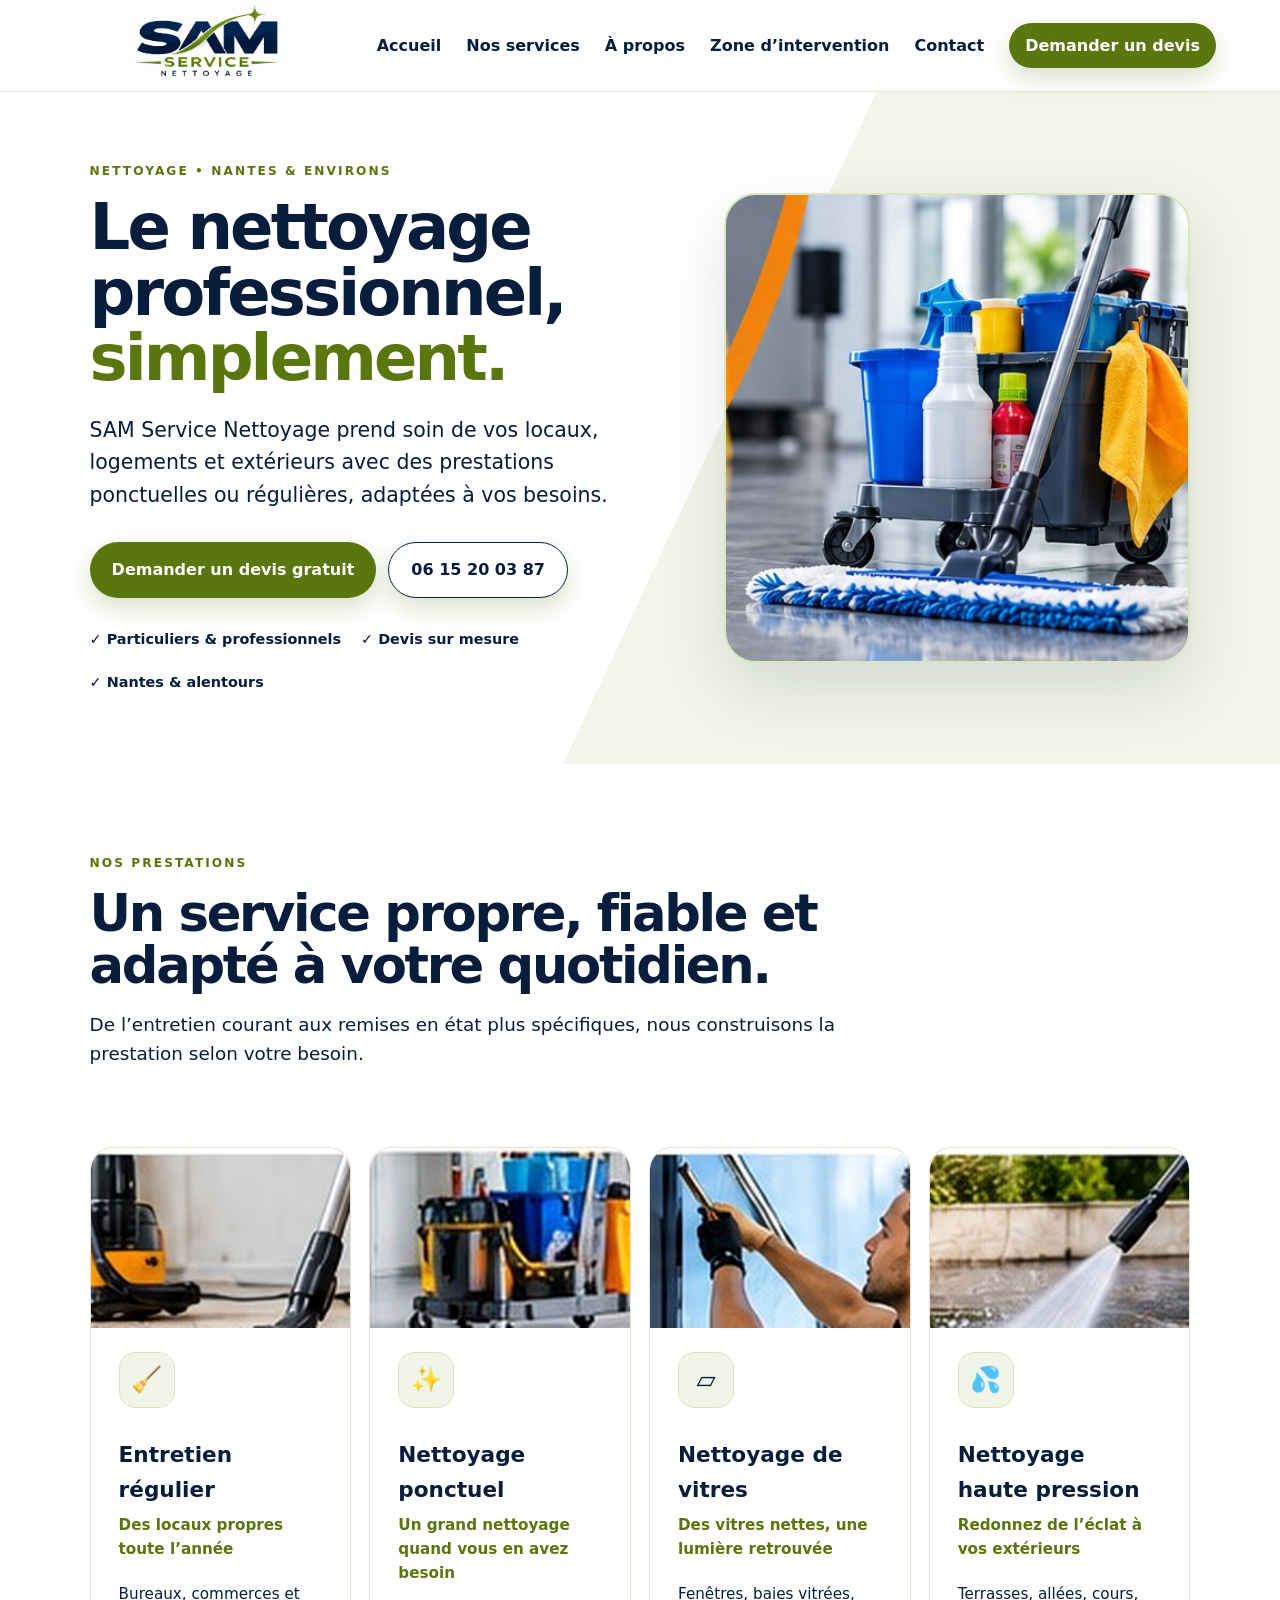
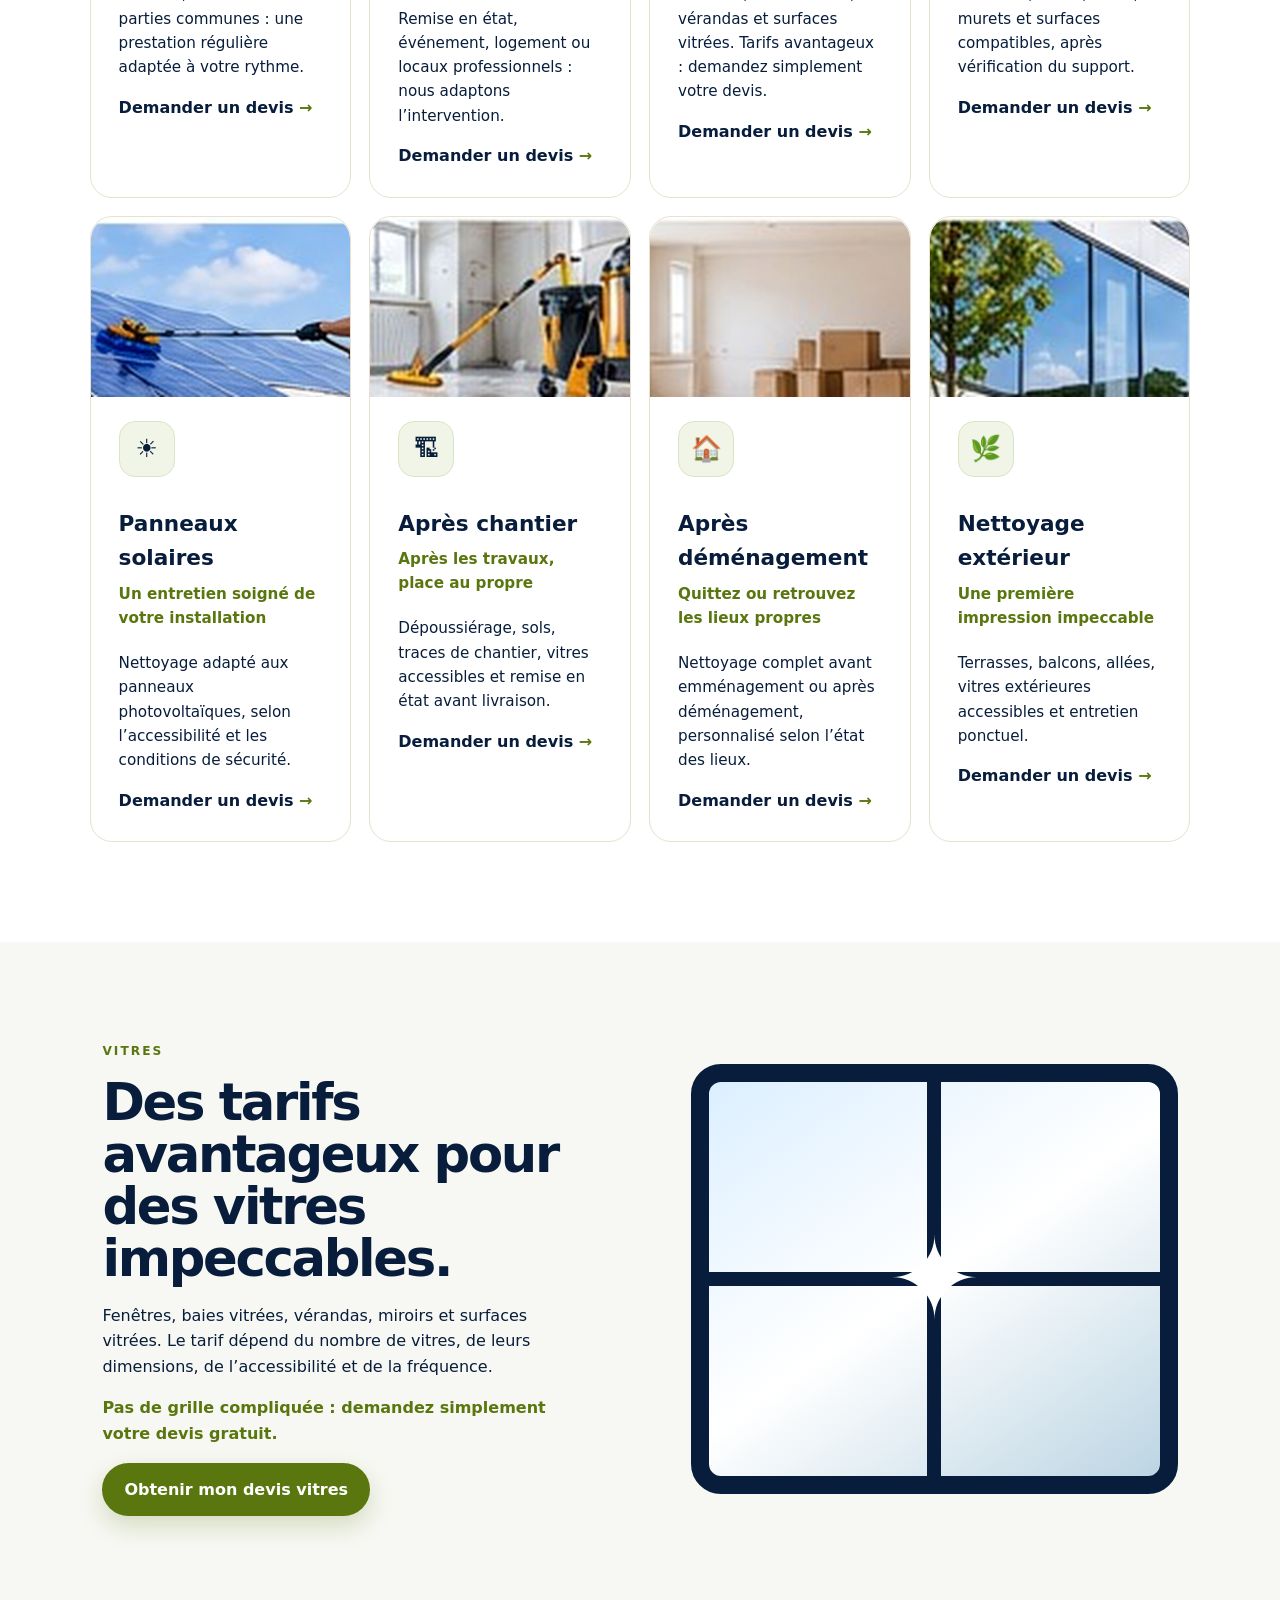
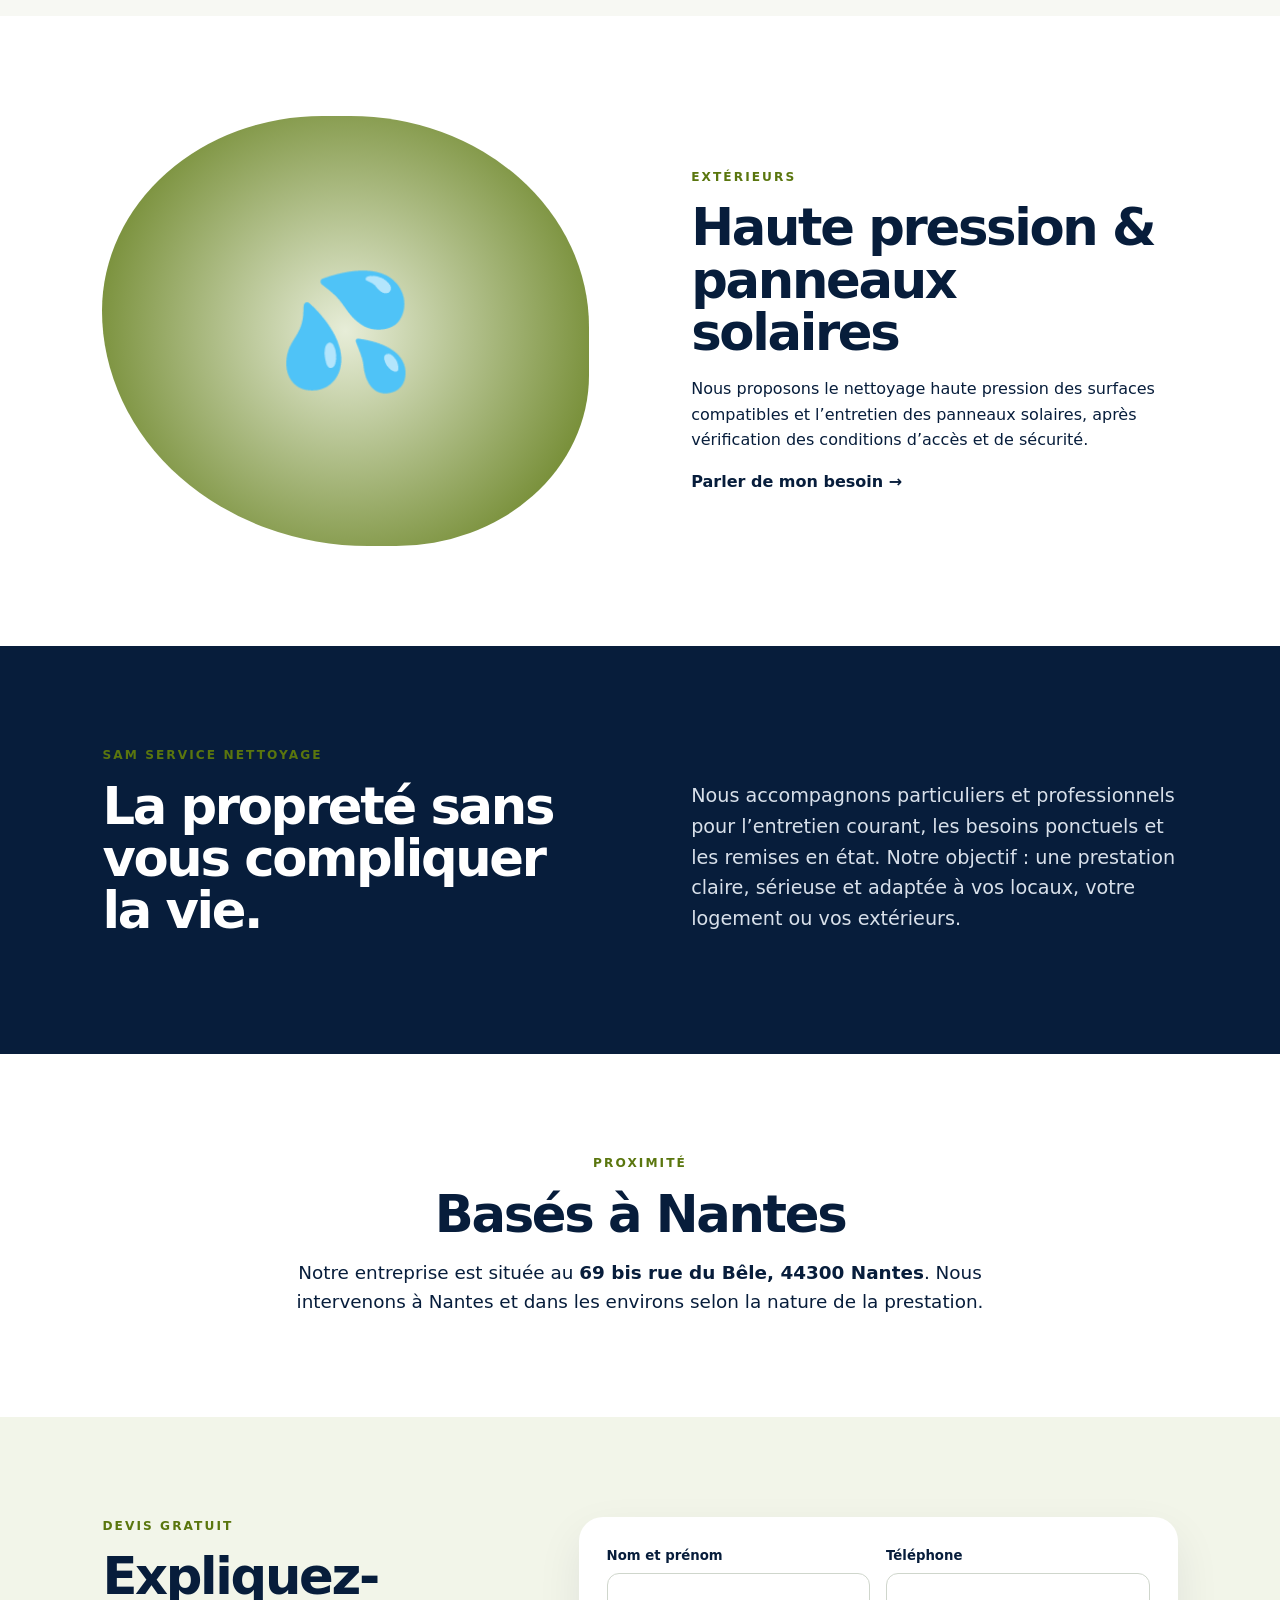
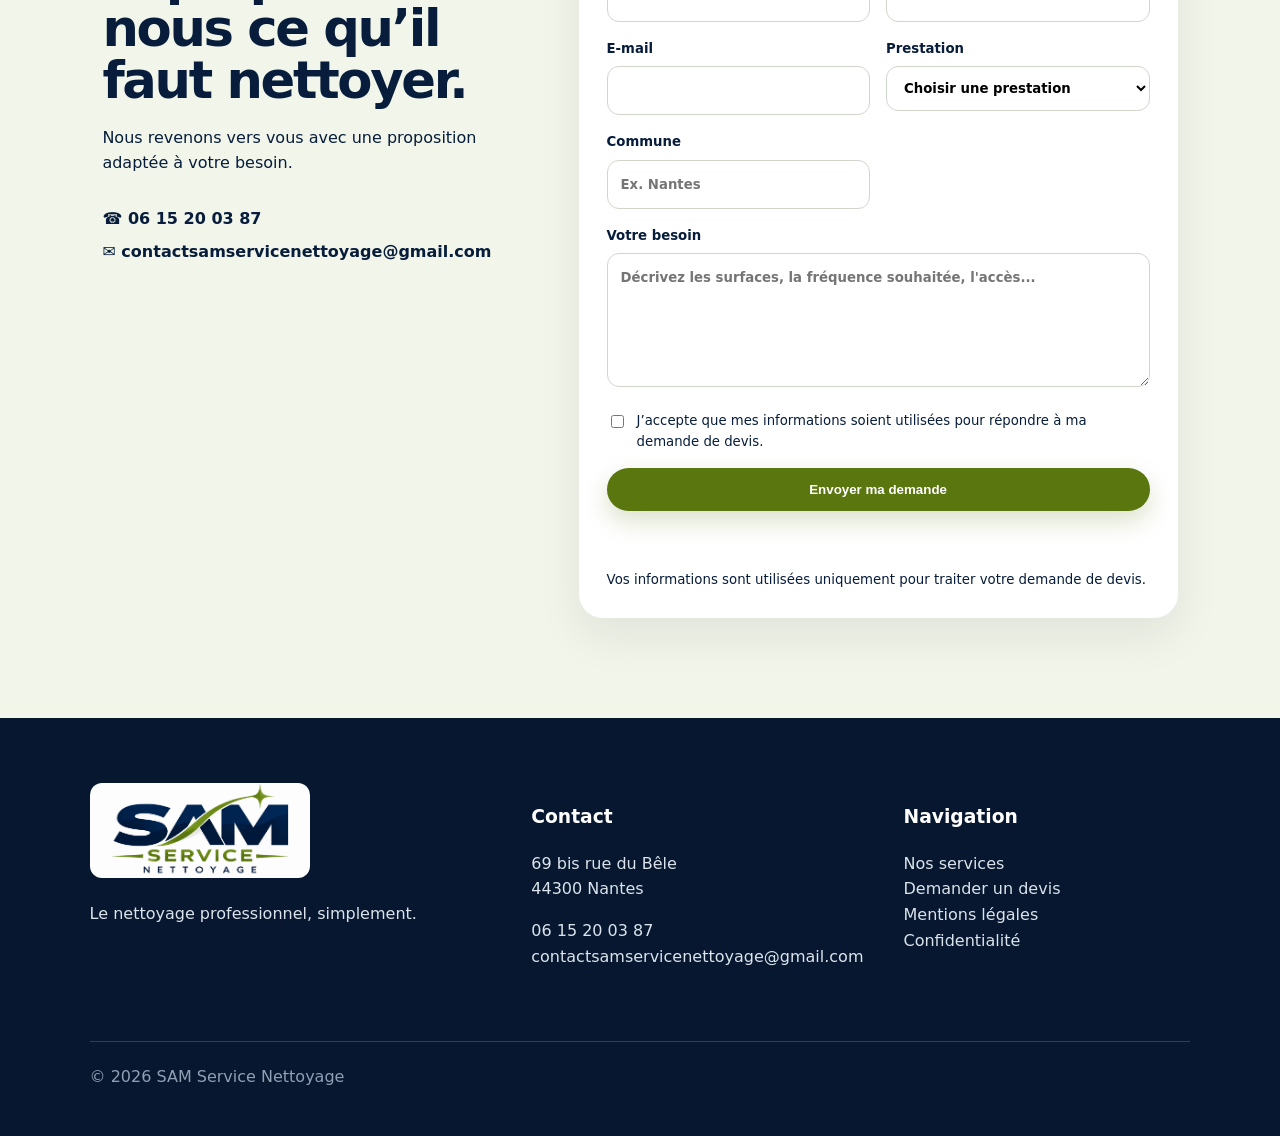
==== index.html @ c1b2ee05 "Mise en ligne initiale SAM Service Nettoyage" ====
<!doctype html>
<html lang="fr">
<head>
<meta charset="utf-8"><meta name="viewport" content="width=device-width,initial-scale=1">
<title>SAM Service Nettoyage | Nettoyage professionnel à Nantes</title>
<meta name="description" content="SAM Service Nettoyage à Nantes : entretien régulier, nettoyage ponctuel, vitres, haute pression, panneaux solaires, après chantier et déménagement. Devis gratuit.">
<link rel="stylesheet" href="styles.css">
</head>
<body>
<header class="site-header">
  <a class="brand" href="#accueil"><img src="assets/logo.png" alt="SAM Service Nettoyage"></a>
  <button class="menu-btn" aria-expanded="false" aria-controls="menu">☰<span>Menu</span></button>
  <nav id="menu">
    <a href="#accueil">Accueil</a><a href="#services">Nos services</a><a href="#apropos">À propos</a><a href="#zone">Zone d’intervention</a><a href="#contact">Contact</a>
    <a class="btn small" href="#devis">Demander un devis</a>
  </nav>
</header>

<main>
<section class="hero" id="accueil">
 <div class="hero-copy">
   <p class="eyebrow">NETTOYAGE • NANTES & ENVIRONS</p>
   <h1>Le nettoyage professionnel, <em>simplement.</em></h1>
   <p class="lead">SAM Service Nettoyage prend soin de vos locaux, logements et extérieurs avec des prestations ponctuelles ou régulières, adaptées à vos besoins.</p>
   <div class="actions"><a class="btn" href="#devis">Demander un devis gratuit</a><a class="btn ghost" href="tel:+33615200387">06 15 20 03 87</a></div>
   <div class="trust"><span>✓ Particuliers & professionnels</span><span>✓ Devis sur mesure</span><span>✓ Nantes & alentours</span></div>
 </div>
 <div class="hero-visual hero-equipment" role="img" aria-label="Matériel professionnel de nettoyage"></div>
</section>

<section class="intro">
 <p class="eyebrow">NOS PRESTATIONS</p><h2>Un service propre, fiable et adapté à votre quotidien.</h2>
 <p>De l’entretien courant aux remises en état plus spécifiques, nous construisons la prestation selon votre besoin.</p>
</section>

<section class="services" id="services"><article class="card" id="entretien">
<img class="service-photo" src="assets/menage-domicile.jpg" alt="Matériel de ménage pour l'entretien régulier" loading="lazy">
<div class="icon">🧹</div><h3>Entretien régulier</h3><h4>Des locaux propres toute l’année</h4><p>Bureaux, commerces et parties communes : une prestation régulière adaptée à votre rythme.</p>
<a class="text-link" href="#devis">Demander un devis <span>→</span></a></article>
<article class="card" id="ponctuel">
<img class="service-photo" src="assets/ponctuel.jpg" alt="Chariot et matériel pour nettoyage ponctuel" loading="lazy">
<div class="icon">✨</div><h3>Nettoyage ponctuel</h3><h4>Un grand nettoyage quand vous en avez besoin</h4><p>Remise en état, événement, logement ou locaux professionnels : nous adaptons l’intervention.</p>
<a class="text-link" href="#devis">Demander un devis <span>→</span></a></article>
<article class="card" id="vitres">
<img class="service-photo" src="assets/nettoyage-vitres.jpg" alt="Technicien réalisant le nettoyage de vitres" loading="lazy">
<div class="icon">▱</div><h3>Nettoyage de vitres</h3><h4>Des vitres nettes, une lumière retrouvée</h4><p>Fenêtres, baies vitrées, vérandas et surfaces vitrées. Tarifs avantageux : demandez simplement votre devis.</p>
<a class="text-link" href="#devis">Demander un devis <span>→</span></a></article>
<article class="card" id="pression">
<img class="service-photo" src="assets/haute-pression.jpg" alt="Nettoyage extérieur au jet haute pression" loading="lazy">
<div class="icon">💦</div><h3>Nettoyage haute pression</h3><h4>Redonnez de l’éclat à vos extérieurs</h4><p>Terrasses, allées, cours, murets et surfaces compatibles, après vérification du support.</p>
<a class="text-link" href="#devis">Demander un devis <span>→</span></a></article>
<article class="card" id="solaire">
<img class="service-photo" src="assets/panneaux-solaires.jpg" alt="Technicien nettoyant des panneaux solaires" loading="lazy">
<div class="icon">☀</div><h3>Panneaux solaires</h3><h4>Un entretien soigné de votre installation</h4><p>Nettoyage adapté aux panneaux photovoltaïques, selon l’accessibilité et les conditions de sécurité.</p>
<a class="text-link" href="#devis">Demander un devis <span>→</span></a></article>
<article class="card" id="chantier">
<img class="service-photo" src="assets/apres-chantier.jpg" alt="Matériel professionnel pour nettoyage après chantier" loading="lazy">
<div class="icon">🏗</div><h3>Après chantier</h3><h4>Après les travaux, place au propre</h4><p>Dépoussiérage, sols, traces de chantier, vitres accessibles et remise en état avant livraison.</p>
<a class="text-link" href="#devis">Demander un devis <span>→</span></a></article>
<article class="card" id="demenagement">
<img class="service-photo" src="assets/demenagement.jpg" alt="Logement prêt pour nettoyage après déménagement" loading="lazy">
<div class="icon">🏠</div><h3>Après déménagement</h3><h4>Quittez ou retrouvez les lieux propres</h4><p>Nettoyage complet avant emménagement ou après déménagement, personnalisé selon l’état des lieux.</p>
<a class="text-link" href="#devis">Demander un devis <span>→</span></a></article>
<article class="card" id="exterieur">
<img class="service-photo" src="assets/exterieur.jpg" alt="Entretien et nettoyage des surfaces extérieures" loading="lazy">
<div class="icon">🌿</div><h3>Nettoyage extérieur</h3><h4>Une première impression impeccable</h4><p>Terrasses, balcons, allées, vitres extérieures accessibles et entretien ponctuel.</p>
<a class="text-link" href="#devis">Demander un devis <span>→</span></a></article></section>

<section class="split feature">
 <div><p class="eyebrow">VITRES</p><h2>Des tarifs avantageux pour des vitres impeccables.</h2>
 <p>Fenêtres, baies vitrées, vérandas, miroirs et surfaces vitrées. Le tarif dépend du nombre de vitres, de leurs dimensions, de l’accessibilité et de la fréquence.</p>
 <p class="highlight">Pas de grille compliquée : demandez simplement votre devis gratuit.</p>
 <a class="btn" href="#devis">Obtenir mon devis vitres</a></div>
 <div class="illustration window"><span>✦</span></div>
</section>

<section class="split reverse">
 <div class="illustration pressure"><span>💦</span></div>
 <div><p class="eyebrow">EXTÉRIEURS</p><h2>Haute pression & panneaux solaires</h2>
 <p>Nous proposons le nettoyage haute pression des surfaces compatibles et l’entretien des panneaux solaires, après vérification des conditions d’accès et de sécurité.</p>
 <a class="text-link" href="#devis">Parler de mon besoin →</a></div>
</section>

<section class="about" id="apropos">
 <div><p class="eyebrow">SAM SERVICE NETTOYAGE</p><h2>La propreté sans vous compliquer la vie.</h2></div>
 <p>Nous accompagnons particuliers et professionnels pour l’entretien courant, les besoins ponctuels et les remises en état. Notre objectif : une prestation claire, sérieuse et adaptée à vos locaux, votre logement ou vos extérieurs.</p>
</section>

<section class="zone" id="zone">
 <p class="eyebrow">PROXIMITÉ</p><h2>Basés à Nantes</h2>
 <p>Notre entreprise est située au <strong>69 bis rue du Bêle, 44300 Nantes</strong>. Nous intervenons à Nantes et dans les environs selon la nature de la prestation.</p>
</section>

<section class="quote" id="devis">
 <div><p class="eyebrow">DEVIS GRATUIT</p><h2>Expliquez-nous ce qu’il faut nettoyer.</h2>
 <p>Nous revenons vers vous avec une proposition adaptée à votre besoin.</p>
 <div class="contact-lines"><a href="tel:+33615200387">☎ 06 15 20 03 87</a><a href="mailto:contactsamservicenettoyage@gmail.com">✉ contactsamservicenettoyage@gmail.com</a></div></div>
 <form id="devis-form">
   <label>Nom et prénom<input name="nom" autocomplete="name" maxlength="100" required></label>
   <label>Téléphone<input name="telephone" type="tel" autocomplete="tel" maxlength="30" required></label>
   <label>E-mail<input name="email" type="email" autocomplete="email" maxlength="254" required></label>
   <label>Prestation<select name="service" required><option value="">Choisir une prestation</option><option value="Entretien régulier">Entretien régulier</option>
<option value="Nettoyage ponctuel">Nettoyage ponctuel</option>
<option value="Nettoyage de vitres">Nettoyage de vitres</option>
<option value="Nettoyage haute pression">Nettoyage haute pression</option>
<option value="Panneaux solaires">Panneaux solaires</option>
<option value="Après chantier">Après chantier</option>
<option value="Après déménagement">Après déménagement</option>
<option value="Nettoyage extérieur">Nettoyage extérieur</option></select></label>
   <label>Commune<input name="commune" maxlength="100" placeholder="Ex. Nantes"></label>
   <label class="wide">Votre besoin<textarea name="message" maxlength="2800" rows="5" placeholder="Décrivez les surfaces, la fréquence souhaitée, l'accès..."></textarea></label>
   <label class="consent wide"><input name="consentement" type="checkbox" required> J’accepte que mes informations soient utilisées pour répondre à ma demande de devis.</label>
   <button class="btn wide" id="devis-submit" type="submit">Envoyer ma demande</button>
   <p class="form-status wide" id="form-status" role="status" aria-live="polite"></p>
   <small class="wide">Vos informations sont utilisées uniquement pour traiter votre demande de devis.</small>
 </form>
</section>
</main>

<footer id="contact">
 <div class="footer-brand"><img src="assets/logo.png" alt=""><p>Le nettoyage professionnel, simplement.</p></div>
 <div><h3>Contact</h3><p>69 bis rue du Bêle<br>44300 Nantes</p><p><a href="tel:+33615200387">06 15 20 03 87</a><br><a href="mailto:contactsamservicenettoyage@gmail.com">contactsamservicenettoyage@gmail.com</a></p></div>
 <div><h3>Navigation</h3><p><a href="#services">Nos services</a><br><a href="#devis">Demander un devis</a><br><a href="mentions-legales.html">Mentions légales</a><br><a href="confidentialite.html">Confidentialité</a></p></div>
 <p class="copyright">© <span id="year"></span> SAM Service Nettoyage</p>
</footer>
<script src="script.js"></script>
</body></html>
---- styles.css ----
:root{--navy:#071d3b;--navy2:#0d2b52;--gold:#F39A17;--gold2:#FFAD32;--sand:var(--gold);--sand2:var(--gold2);--paper:#fbfaf6;--ink:#071d3b;--muted:#263b57;--line:#e8e1d0}
*{box-sizing:border-box}html{scroll-behavior:smooth}body{margin:0;font-family:Inter,ui-sans-serif,system-ui,-apple-system,Segoe UI,Arial,sans-serif;color:var(--ink);background:#fff;line-height:1.6}a{color:inherit;text-decoration:none}img{max-width:100%}
.site-header{height:92px;padding:12px clamp(20px,5vw,76px);display:flex;align-items:center;justify-content:space-between;position:sticky;top:0;background:rgba(255,255,255,.94);backdrop-filter:blur(14px);z-index:20;border-bottom:1px solid var(--line)}
.brand img{width:225px;height:68px;object-fit:contain}.site-header nav{display:flex;gap:25px;align-items:center;font-weight:650}.site-header nav>a:not(.btn):hover{color:var(--sand)}
.menu-btn{display:none;border:1px solid var(--line);background:white;border-radius:12px;padding:9px 12px;font-size:22px}.menu-btn span{font-size:0}
.btn{display:inline-flex;justify-content:center;align-items:center;background:var(--sand);color:white!important;border:0;border-radius:999px;padding:14px 22px;font-weight:800;box-shadow:0 10px 24px rgba(102,122,47,.2);cursor:pointer}.btn:hover{background:var(--sand2)}.btn.small{padding:10px 16px}.btn.ghost{background:transparent;color:var(--navy)!important;border:1.5px solid var(--navy);box-shadow:none}
.hero{min-height:670px;display:grid;grid-template-columns:1.1fr .9fr;align-items:center;gap:5vw;padding:70px clamp(24px,7vw,110px);overflow:hidden;background:linear-gradient(115deg,#fff 55%,#f1f4ed 55%)}
.eyebrow{letter-spacing:.17em;font-size:.76rem;font-weight:900;color:var(--sand);margin:0 0 14px}.hero h1,.intro h2,.split h2,.about h2,.zone h2,.quote h2{font-size:clamp(2.2rem,5vw,4.8rem);line-height:1.02;letter-spacing:-.045em;color:var(--navy);margin:.1em 0 .35em}.hero h1 em{font-style:normal;color:var(--sand)}.lead{font-size:clamp(1.05rem,1.6vw,1.35rem);max-width:720px;color:var(--muted)}.actions{display:flex;gap:12px;flex-wrap:wrap;margin:30px 0}.trust{display:flex;gap:20px;flex-wrap:wrap;font-size:.9rem;font-weight:700;color:var(--navy)}
.hero-visual{height:470px;border-radius:44% 56% 45% 55%/55% 42% 58% 45%;background:radial-gradient(circle at 50% 45%,#fff 0 16%,#dfe8d4 17% 45%,#a8b77d 46% 65%,var(--navy) 66%);display:grid;place-items:center;position:relative;transform:rotate(-4deg);box-shadow:0 35px 70px rgba(7,29,59,.18)}.clean-card{transform:rotate(4deg);background:white;padding:34px 46px;border-radius:24px;box-shadow:0 25px 50px rgba(7,29,59,.2);text-align:center}.clean-card span{display:block;font-size:4.6rem;font-weight:1000;line-height:.9;color:var(--navy)}.clean-card b{display:block;color:var(--sand);letter-spacing:.22em}.clean-card small{letter-spacing:.42em;color:var(--navy)}.shine{position:absolute;right:15%;top:10%;font-size:4rem;color:white}
.intro{padding:90px 7vw 35px;max-width:1000px}.intro h2{font-size:clamp(2rem,4vw,3.7rem)}.intro>p:last-child{font-size:1.15rem;color:var(--muted);max-width:780px}
.services{padding:25px 7vw 100px;display:grid;grid-template-columns:repeat(4,1fr);gap:18px}.card{border:1px solid var(--line);border-radius:22px;padding:28px;min-height:330px;transition:.25s;background:#fff}.card:hover{transform:translateY(-6px);box-shadow:0 20px 45px rgba(7,29,59,.09);border-color:#cad4bc}.icon{width:56px;height:56px;border-radius:16px;background:#eef2e7;display:grid;place-items:center;font-size:25px;margin-bottom:30px}.card h3{color:var(--navy);font-size:1.35rem;margin:0}.card h4{color:var(--sand);margin:.35rem 0;font-size:.95rem}.card p{color:var(--muted);font-size:.95rem}.text-link{font-weight:850;color:var(--navy)}.text-link span{color:var(--sand)}
.split{display:grid;grid-template-columns:1fr 1fr;gap:8vw;align-items:center;padding:100px 8vw;background:var(--paper)}.split.reverse{background:white}.split h2{font-size:clamp(2.2rem,4vw,4rem)}.highlight{font-weight:850;color:var(--sand)}.illustration{height:430px;border-radius:30px;display:grid;place-items:center;font-size:7rem;position:relative;overflow:hidden}.window{background:linear-gradient(145deg,#dcefff,#fff 50%,#bcd5e3);border:18px solid var(--navy)}.window:after,.window:before{content:"";position:absolute;background:var(--navy)}.window:after{width:14px;height:100%}.window:before{height:14px;width:100%}.window span{z-index:2;color:white}.pressure{background:radial-gradient(circle,#dfe8d4,var(--sand));border-radius:48% 52% 42% 58%}
.about{padding:100px 8vw;background:var(--navy);color:white;display:grid;grid-template-columns:1fr 1fr;gap:8vw;align-items:end}.about h2{color:white;font-size:clamp(2.3rem,4vw,4.2rem)}.about>p{font-size:1.2rem;color:#d8e0ea}
.zone{text-align:center;padding:100px 8vw}.zone h2{font-size:clamp(2.2rem,4vw,4rem)}.zone p:last-child{max-width:750px;margin:auto;color:var(--muted);font-size:1.15rem}
.quote{padding:100px 8vw;background:#edf1e7;display:grid;grid-template-columns:.8fr 1.2fr;gap:6vw}.quote h2{font-size:clamp(2.3rem,4vw,4rem)}.contact-lines{display:flex;flex-direction:column;gap:8px;margin-top:30px;font-weight:800;color:var(--navy)}form{display:grid;grid-template-columns:1fr 1fr;gap:16px;background:white;padding:28px;border-radius:24px;box-shadow:0 18px 45px rgba(7,29,59,.08)}label{font-size:.83rem;font-weight:800;color:var(--navy)}input,select,textarea{width:100%;margin-top:7px;border:1px solid #cfd6cc;border-radius:12px;padding:13px;font:inherit;background:#fff}.wide{grid-column:1/-1}.consent{display:flex;gap:10px;align-items:flex-start;font-weight:500;color:var(--muted)}.consent input{width:auto;margin-top:5px}
footer{background:#06172f;color:#dbe3ec;padding:65px 7vw 30px;display:grid;grid-template-columns:1.4fr 1fr 1fr;gap:40px}footer img{width:220px;background:white;border-radius:12px}footer h3{color:white}footer a:hover{color:#aabc71}.copyright{grid-column:1/-1;border-top:1px solid #28405d;padding-top:22px;color:#8fa0b3}
@media(max-width:980px){.services{grid-template-columns:repeat(2,1fr)}.hero{grid-template-columns:1fr}.hero-visual{height:380px;max-width:620px;width:100%;margin:auto}.quote{grid-template-columns:1fr}.site-header nav{position:absolute;left:16px;right:16px;top:82px;background:var(--navy);color:white;display:none;flex-direction:column;align-items:stretch;padding:20px;border-radius:18px;box-shadow:0 20px 50px rgba(0,0,0,.2)}.site-header nav.open{display:flex}.menu-btn{display:block}.site-header nav .btn{width:100%}}
@media(max-width:650px){.site-header{height:78px;padding:8px 16px}.brand img{width:170px;height:58px}.hero{padding:52px 22px;min-height:auto;background:linear-gradient(180deg,#fff 62%,#f1f4ed 62%)}.hero-visual{height:310px}.clean-card{padding:26px 30px}.clean-card span{font-size:3.5rem}.trust{display:grid;gap:6px}.intro{padding:70px 22px 25px}.services{padding:20px 22px 70px;grid-template-columns:1fr}.card{min-height:auto}.split,.split.reverse{grid-template-columns:1fr;padding:75px 22px}.reverse .illustration{order:2}.illustration{height:300px}.about{grid-template-columns:1fr;padding:75px 22px}.zone,.quote{padding:75px 22px}form{grid-template-columns:1fr;padding:20px}.wide{grid-column:auto}footer{grid-template-columns:1fr;padding:55px 22px 25px}.copyright{grid-column:auto}}

/* V2 — palette exacte du logo : bleu nuit + beige sable + blanc */
.service-photo{width:100%;height:185px;object-fit:cover;border-radius:16px;margin-bottom:20px;display:block}.card{overflow:hidden}.card .service-photo{margin:-28px -28px 22px;width:calc(100% + 56px);border-radius:22px 22px 0 0}.hero{background:linear-gradient(115deg,#fff 55%,#f2ede6 55%)}.hero-visual{background:radial-gradient(circle at 50% 45%,#fff 0 16%,#e9e1d6 17% 45%,#cdbda6 46% 65%,var(--navy) 66%)}.icon{background:#f1ece5}.quote{background:#f1ece5}


/* V3 — identité SAM : bleu nuit + jaune or + blanc */
body{color:var(--navy)}
.site-header nav{color:var(--navy)}
.site-header nav>a:not(.btn):hover{color:var(--gold)}
.btn{background:var(--gold);color:var(--navy)!important;box-shadow:0 10px 24px rgba(213,165,46,.22)}
.btn:hover{background:var(--gold2)}
.hero{background:linear-gradient(115deg,#fff 55%,#fbf6e8 55%)}
.hero h1 em,.eyebrow,.card h4,.text-link span,.highlight{color:var(--gold)}
.lead,.intro>p:last-child,.card p,.zone p:last-child,.consent{color:var(--navy)}
.hero-equipment{background-image:linear-gradient(rgba(255,255,255,.04),rgba(255,255,255,.04)),url('assets/hero-materiel.jpg');background-size:contain;background-position:center;background-repeat:no-repeat;background-color:#fff;border:2px solid #f0e4bf;border-radius:32px;transform:none;box-shadow:0 25px 65px rgba(7,29,59,.12)}
.icon{background:#fff8df;color:var(--navy);border:1px solid #f2df9d}
.quote{background:#fbf6e8}.about{background:var(--navy)}
footer a:hover{color:var(--gold)}
.service-photo{height:220px;object-position:center 28%}
.card{border-color:#e8e1d0}.card:hover{border-color:var(--gold)}
@media(max-width:650px){
 body{font-size:16px}.site-header{height:72px}.brand img{width:145px;height:52px}.menu-btn{font-size:20px;padding:7px 10px}
 .hero{padding:34px 18px 44px;gap:30px;background:#fff}.hero h1{font-size:clamp(2.35rem,12vw,3.4rem);line-height:.98}.lead{font-size:1rem;line-height:1.55}.actions{display:grid;grid-template-columns:1fr;gap:10px;margin:24px 0}.actions .btn{width:100%;min-height:50px}.trust{font-size:.82rem}.hero-visual{height:280px;width:100%;border-radius:22px}.hero-equipment{background-size:contain}
 .intro{padding:58px 18px 18px}.intro h2,.split h2,.about h2,.zone h2,.quote h2{font-size:2.15rem;line-height:1.05}
 .services{padding:18px 14px 62px;gap:16px}.card{padding:22px;border-radius:18px}.card .service-photo{margin:-22px -22px 20px;width:calc(100% + 44px);height:230px;border-radius:18px 18px 0 0}.card h3{font-size:1.45rem}.card h4{font-size:1rem}.card p{font-size:1rem}
 .split,.split.reverse{padding:62px 18px;gap:32px}.about,.zone,.quote{padding:62px 18px}.illustration{height:260px}.quote form{padding:18px;border-radius:18px}.contact-lines{word-break:break-word}
 footer{padding:48px 18px 22px}.footer-brand img{width:180px}
}

/* V4 — orange exact + logo plus grand + illustrations 100% matériel */
.brand img{width:285px;height:76px}
.eyebrow,.card h4,.highlight,.hero h1 em,.text-link span{color:#F39A17!important}
.btn{background:#F39A17!important;color:#071d3b!important}.btn:hover{background:#FFAD32!important}
.service-photo{height:205px;object-position:center;filter:saturate(.98)}
.card:nth-child(1) .service-photo{object-position:16% 58%}.card:nth-child(2) .service-photo{object-position:34% 58%}.card:nth-child(3) .service-photo{object-position:80% 70%}.card:nth-child(4) .service-photo{object-position:64% 60%}.card:nth-child(5) .service-photo{object-position:91% 25%}.card:nth-child(6) .service-photo{object-position:15% 60%}.card:nth-child(7) .service-photo{object-position:40% 65%}.card:nth-child(8) .service-photo{object-position:67% 55%}
.hero-equipment{background-image:url('assets/hero-materiel.jpg')!important;background-size:cover!important;background-position:center!important}
@media(max-width:650px){.brand img{width:205px;height:62px}.site-header{height:82px}.hero-equipment{height:250px!important;background-size:cover!important}.service-photo{height:190px}}

/* V6 — correction des cartes services */
.card{overflow:hidden;display:flex;flex-direction:column}
.card .service-photo{
  width:calc(100% + 56px);
  max-width:none;
  height:185px;
  margin:-28px -28px 24px;
  display:block;
  object-fit:cover;
  object-position:center top;
  border-radius:22px 22px 0 0;
}
.card h3,.card h4,.card p,.card .text-link{position:relative;z-index:2}
@media(max-width:650px){
  .card .service-photo{
    width:calc(100% + 44px);
    height:210px;
    margin:-22px -22px 22px;
  }
}

/* V7 — photos services nettoyées et cadrage sans débordement */
.card{overflow:hidden}
.card .service-photo{
  width:calc(100% + 56px)!important;
  max-width:none!important;
  height:180px!important;
  margin:-28px -28px 24px!important;
  object-fit:cover!important;
  object-position:center!important;
  display:block!important;
  border-radius:22px 22px 0 0!important;
}
@media(max-width:650px){
  .card .service-photo{
    width:calc(100% + 44px)!important;
    height:205px!important;
    margin:-22px -22px 22px!important;
  }
}

/* V8 — identité validée : bleu nuit + vert olive + blanc */
:root{
  --navy:#071d3b;
  --navy2:#0d2b52;
  --olive:#5A760E;
  --olive2:#748F1D;
  --gold:var(--olive);
  --gold2:var(--olive2);
  --sand:var(--olive);
  --sand2:var(--olive2);
  --paper:#f7f8f3;
  --ink:#071d3b;
  --muted:#263b57;
  --line:#dfe5d3;
}
body{color:var(--navy)}
.site-header nav>a:not(.btn):hover{color:var(--olive)!important}
.btn{background:var(--olive)!important;color:#fff!important;box-shadow:0 10px 24px rgba(90,118,14,.22)!important}
.btn:hover{background:var(--olive2)!important}
.btn.ghost{background:transparent!important;color:var(--navy)!important;border-color:var(--navy)!important}
.eyebrow,.card h4,.highlight,.hero h1 em,.text-link span{color:var(--olive)!important}
.hero{background:linear-gradient(115deg,#fff 55%,#f2f5e9 55%)!important}
.icon{background:#f1f5e7!important;border-color:#dbe5c2!important;color:var(--navy)!important}
.card:hover{border-color:var(--olive)!important}
.quote{background:#f2f5e9!important}
footer a:hover{color:var(--olive)!important}
.pressure{background:radial-gradient(circle,#e7edd8,var(--olive))!important}
.hero-equipment{border-color:#dbe5c2!important}
@media(max-width:650px){.hero{background:#fff!important}}

/* V9 — formulaire Supabase */
.form-status{min-height:1.5em;margin:2px 0 0;font-weight:700}
.form-status.success{color:#4f6b0c}
.form-status.error{color:#9f2f3f}
.form-status.sending{color:#071d3b}
#devis-submit:disabled{opacity:.65;cursor:wait}
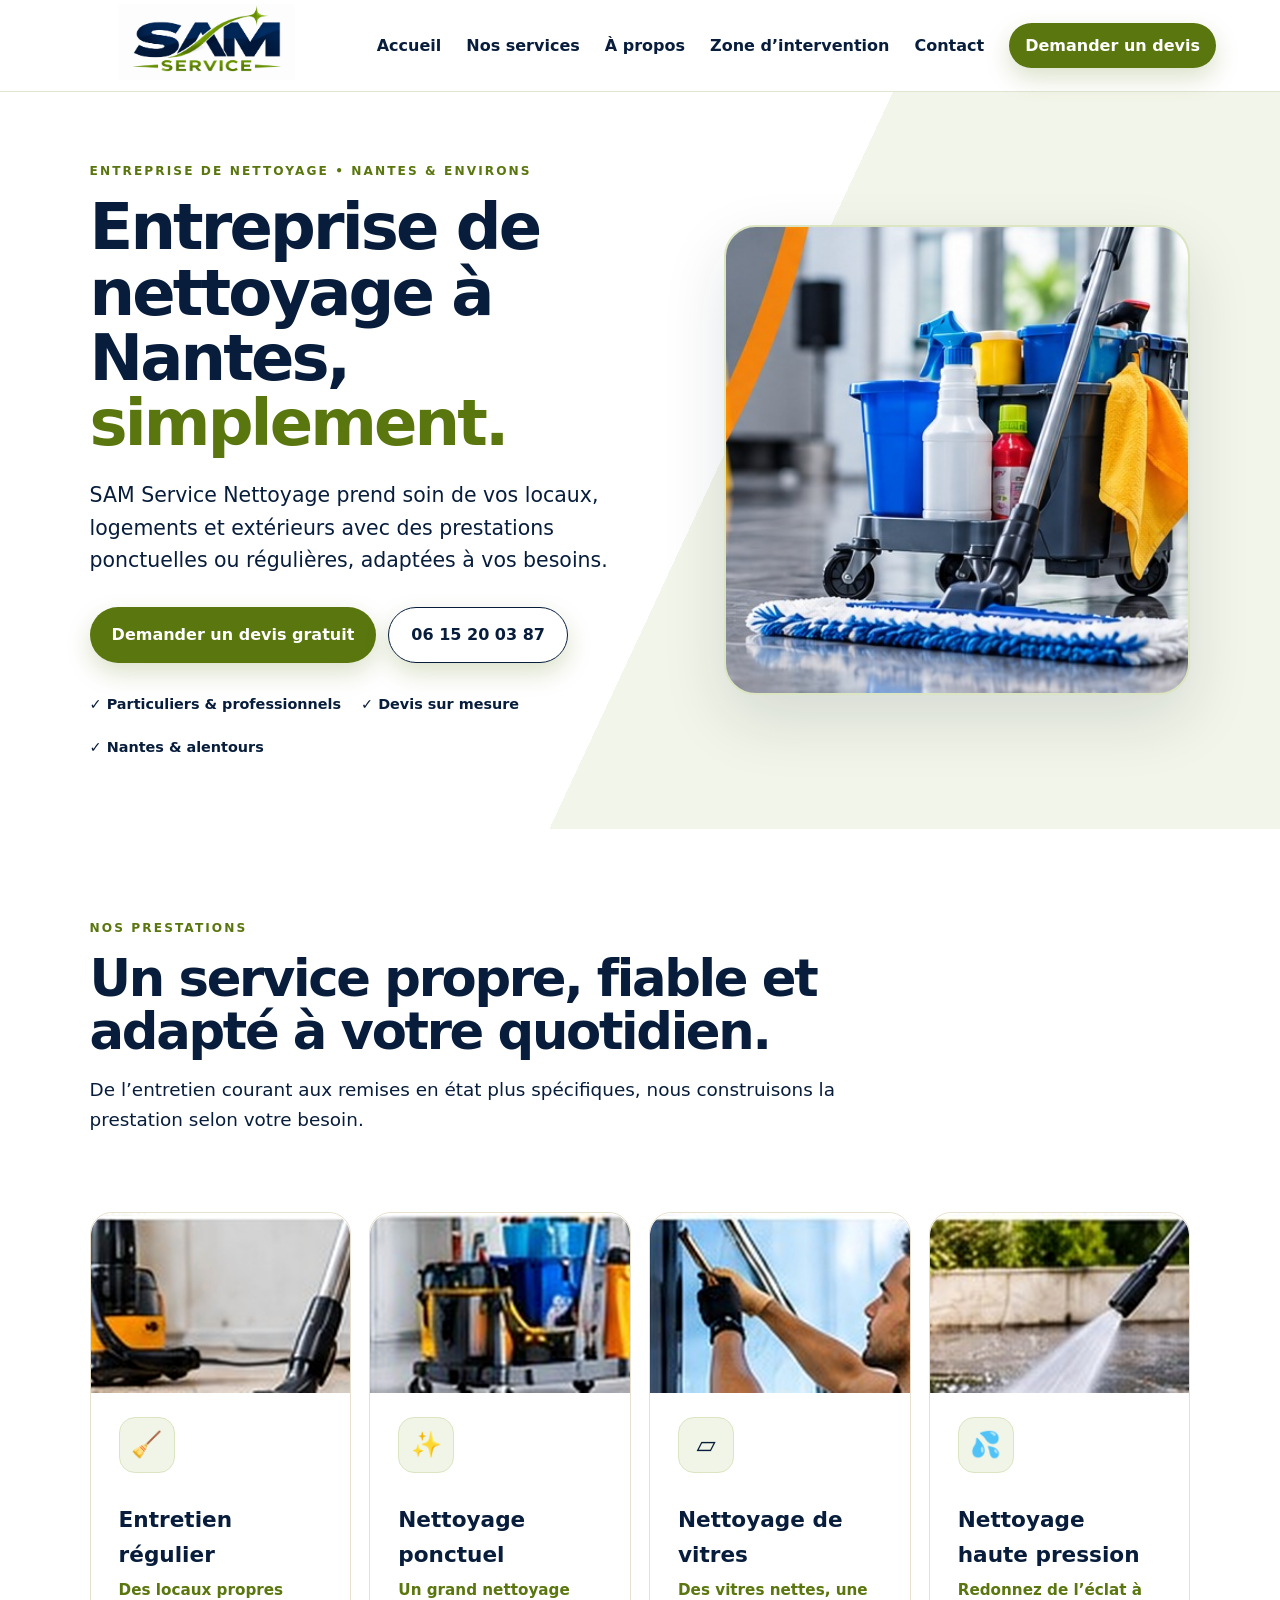
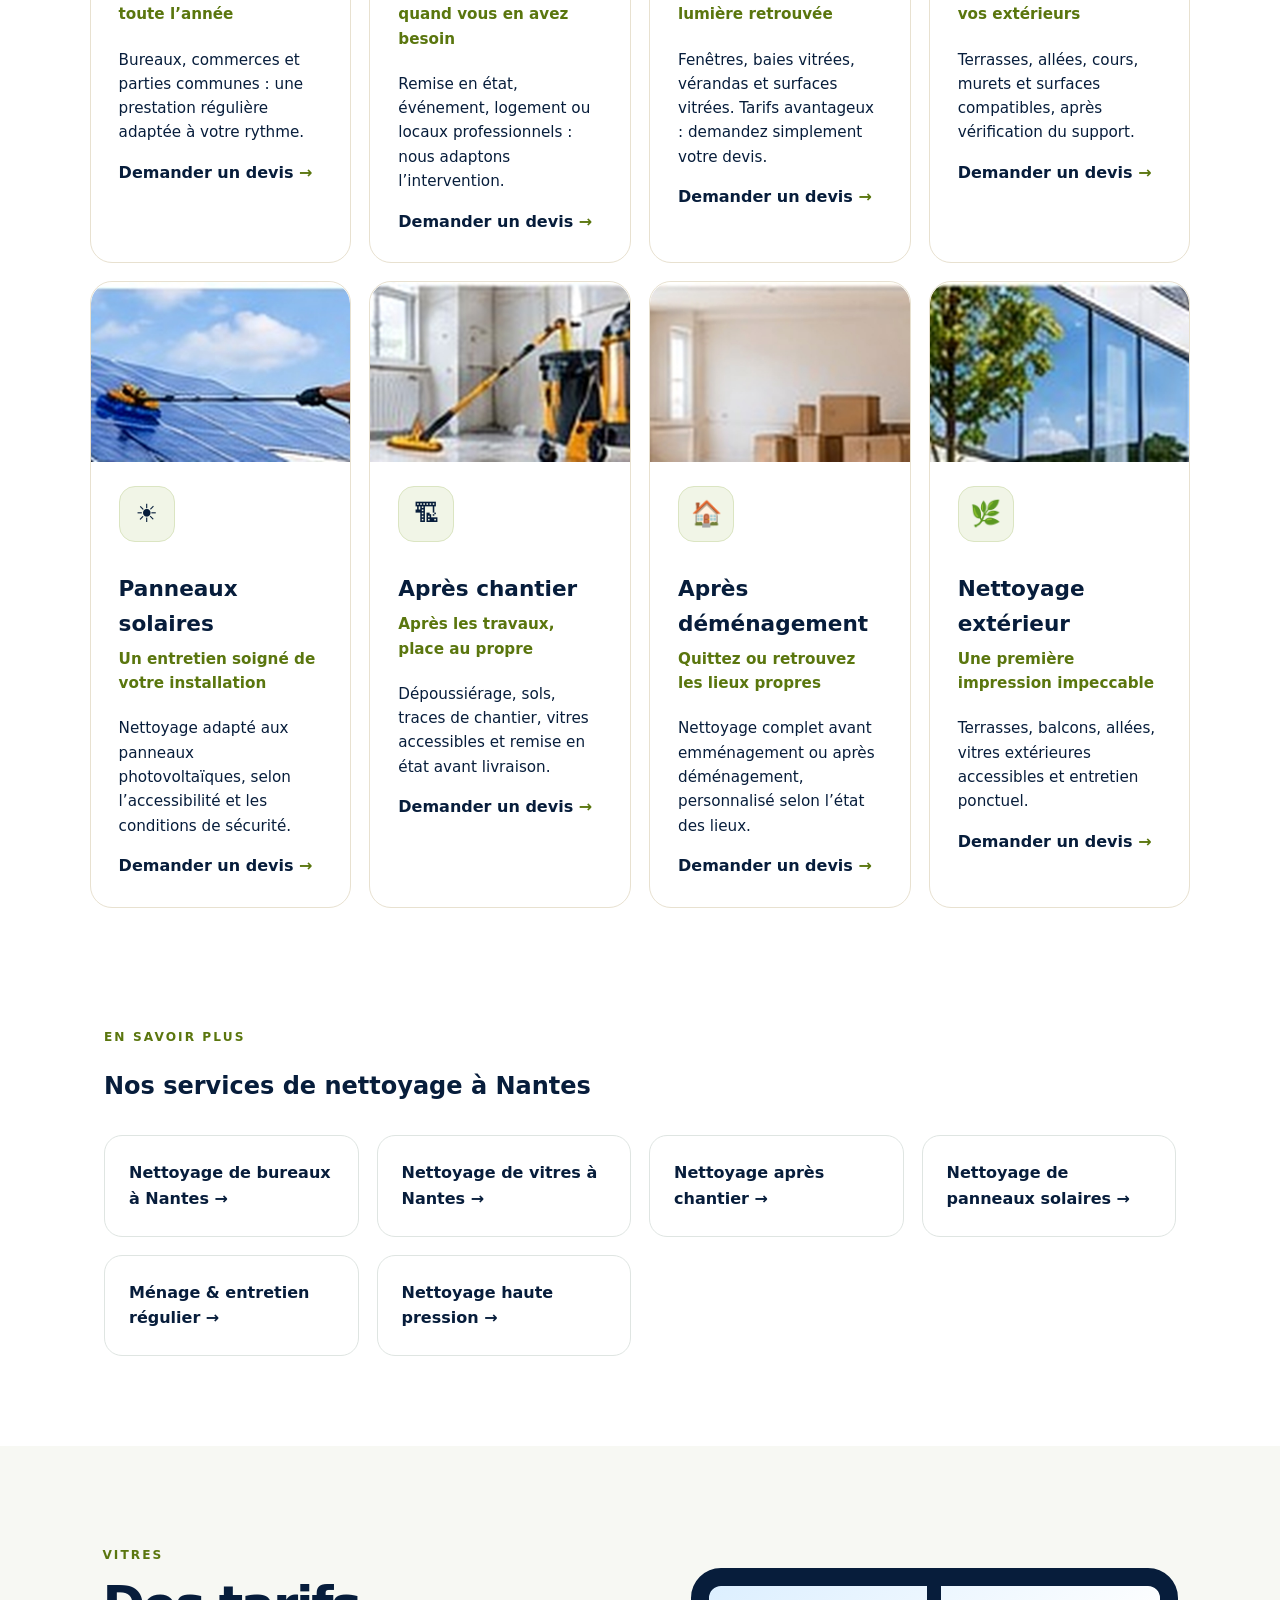
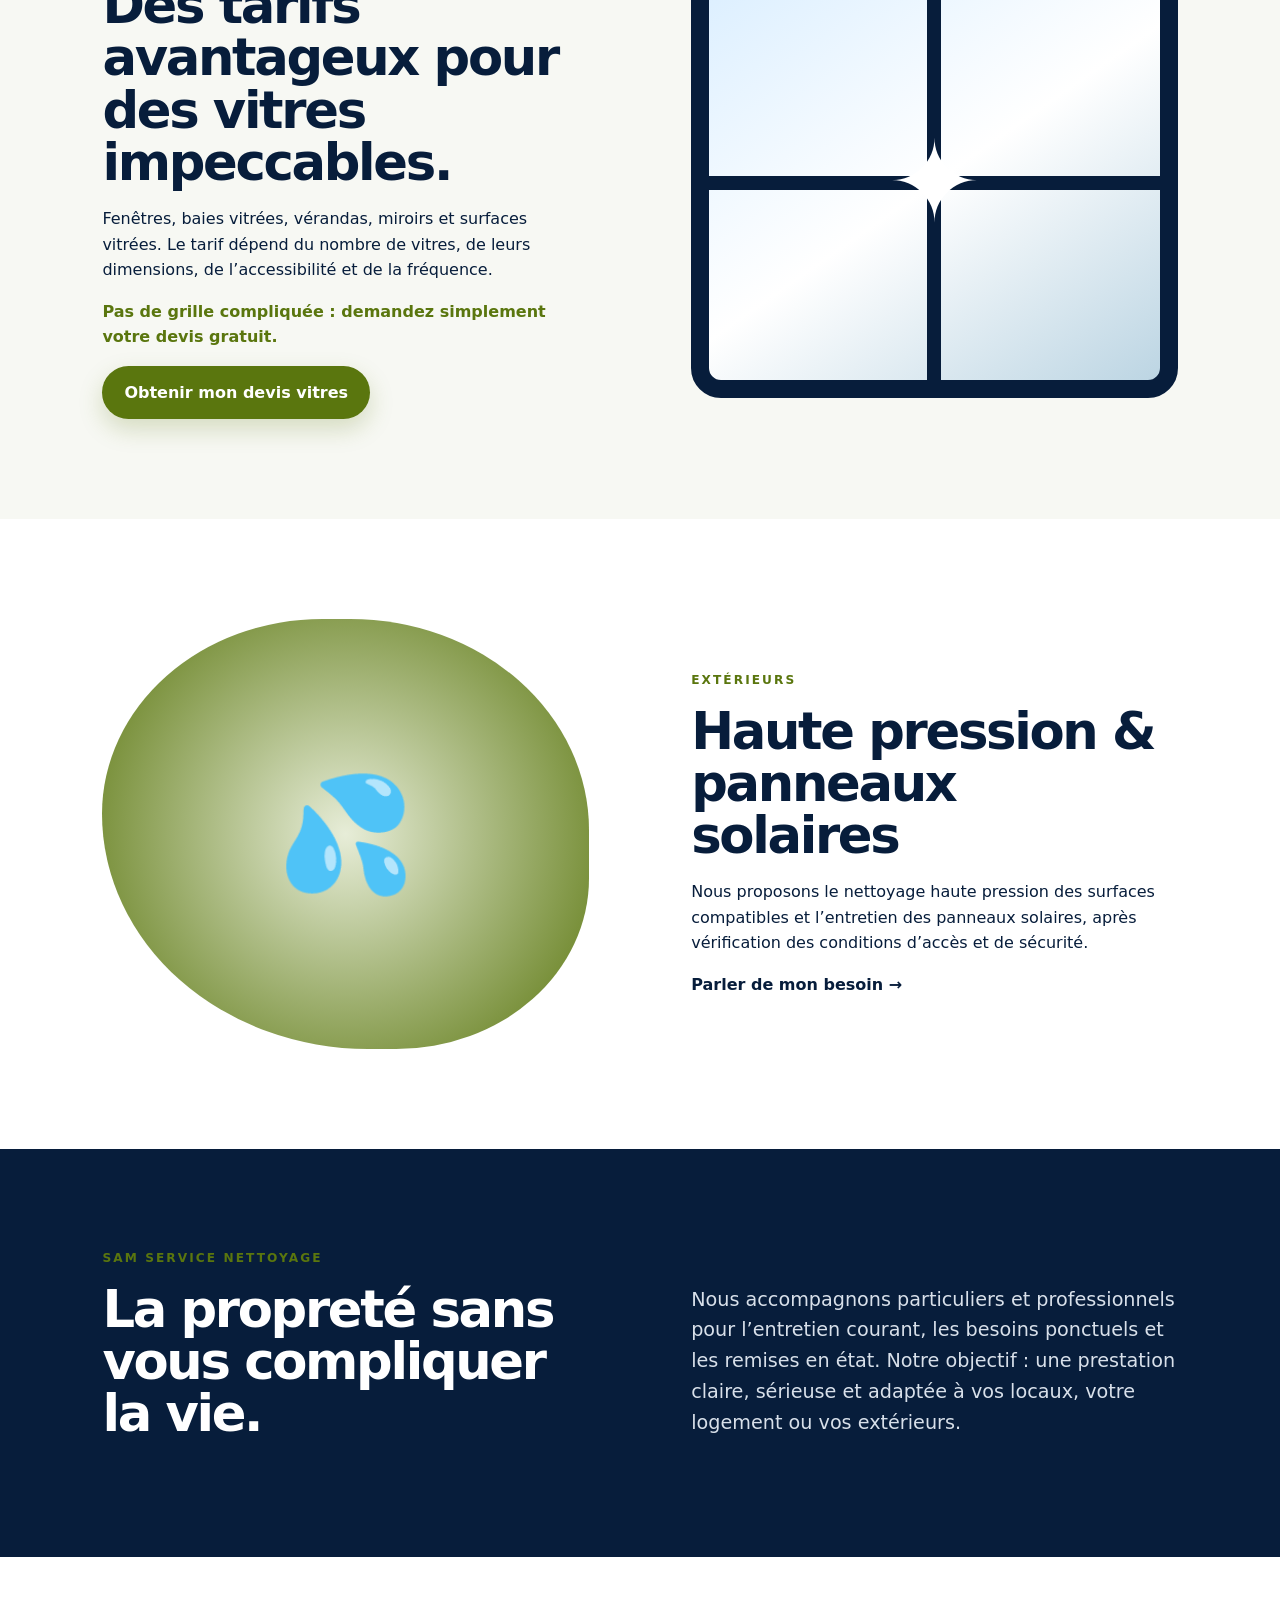
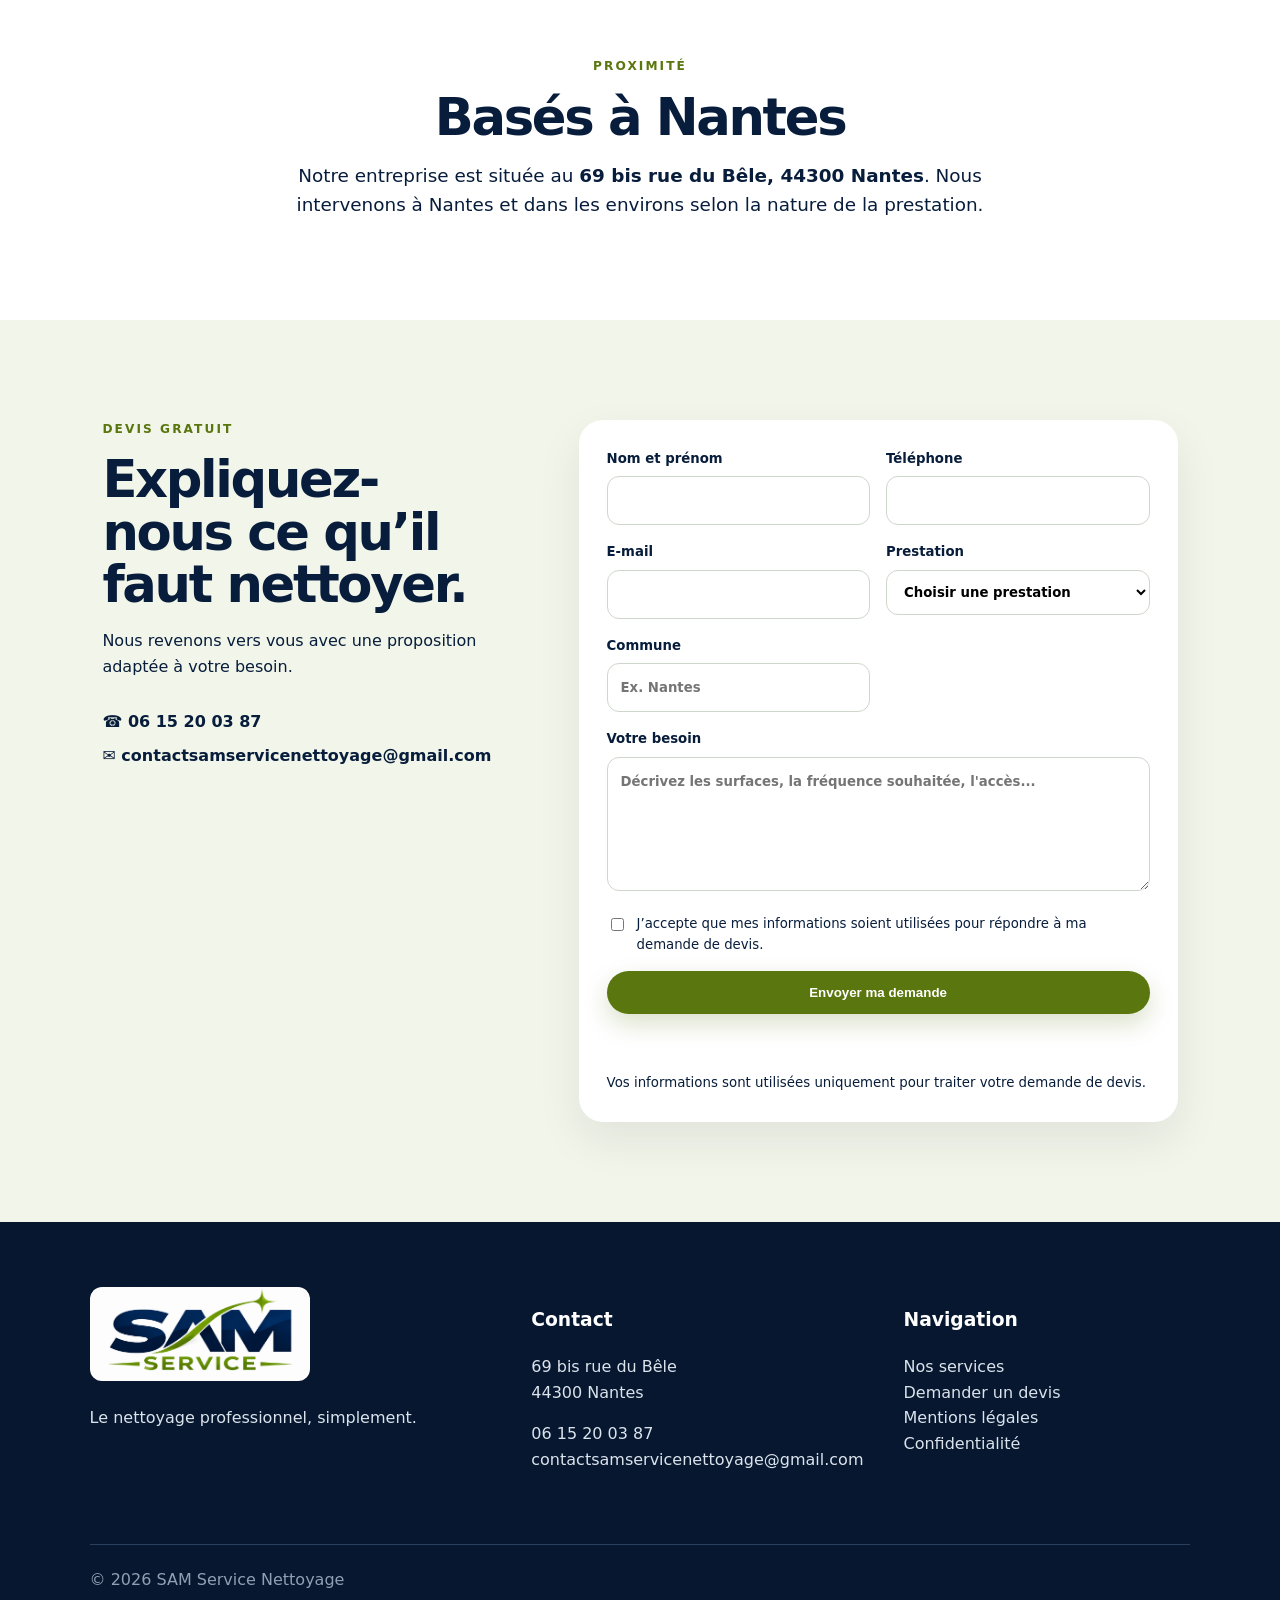
==== commit 4d92013a: "Optimisation SEO V11" ====
--- a/index.html
+++ b/index.html
@@ -2,8 +2,12 @@
 <html lang="fr">
 <head>
 <meta charset="utf-8"><meta name="viewport" content="width=device-width,initial-scale=1">
-<title>SAM Service Nettoyage | Nettoyage professionnel à Nantes</title>
-<meta name="description" content="SAM Service Nettoyage à Nantes : entretien régulier, nettoyage ponctuel, vitres, haute pression, panneaux solaires, après chantier et déménagement. Devis gratuit.">
+<title>Entreprise de nettoyage à Nantes | SAM Service</title>
+<meta name="description" content="SAM Service, entreprise de nettoyage à Nantes : bureaux, entretien régulier, vitres, après chantier, panneaux solaires, haute pression et déménagement. Devis gratuit.">
+<link rel="canonical" href="https://samservicenettoyage.fr/">
+<meta name="robots" content="index,follow,max-image-preview:large">
+<meta property="og:locale" content="fr_FR"><meta property="og:type" content="website"><meta property="og:title" content="Entreprise de nettoyage à Nantes | SAM Service"><meta property="og:description" content="Nettoyage pour particuliers et professionnels à Nantes et alentours. Devis gratuit."><meta property="og:url" content="https://samservicenettoyage.fr/"><meta property="og:image" content="https://samservicenettoyage.fr/assets/logo.png">
+<script type="application/ld+json">{"@context":"https://schema.org","@type":"LocalBusiness","name":"SAM Service Nettoyage","url":"https://samservicenettoyage.fr/","logo":"https://samservicenettoyage.fr/assets/logo.png","image":"https://samservicenettoyage.fr/assets/logo.png","telephone":"+33615200387","email":"contactsamservicenettoyage@gmail.com","address":{"@type":"PostalAddress","streetAddress":"69 bis rue du Bêle","postalCode":"44300","addressLocality":"Nantes","addressCountry":"FR"},"areaServed":{"@type":"City","name":"Nantes"},"description":"Entreprise de nettoyage pour particuliers et professionnels à Nantes et alentours."}</script>
 <link rel="stylesheet" href="styles.css">
 </head>
 <body>
@@ -19,8 +23,8 @@
 <main>
 <section class="hero" id="accueil">
  <div class="hero-copy">
-   <p class="eyebrow">NETTOYAGE • NANTES & ENVIRONS</p>
-   <h1>Le nettoyage professionnel, <em>simplement.</em></h1>
+   <p class="eyebrow">ENTREPRISE DE NETTOYAGE • NANTES & ENVIRONS</p>
+   <h1>Entreprise de nettoyage à Nantes, <em>simplement.</em></h1>
    <p class="lead">SAM Service Nettoyage prend soin de vos locaux, logements et extérieurs avec des prestations ponctuelles ou régulières, adaptées à vos besoins.</p>
    <div class="actions"><a class="btn" href="#devis">Demander un devis gratuit</a><a class="btn ghost" href="tel:+33615200387">06 15 20 03 87</a></div>
    <div class="trust"><span>✓ Particuliers & professionnels</span><span>✓ Devis sur mesure</span><span>✓ Nantes & alentours</span></div>
@@ -65,6 +69,7 @@
 <img class="service-photo" src="assets/exterieur.jpg" alt="Entretien et nettoyage des surfaces extérieures" loading="lazy">
 <div class="icon">🌿</div><h3>Nettoyage extérieur</h3><h4>Une première impression impeccable</h4><p>Terrasses, balcons, allées, vitres extérieures accessibles et entretien ponctuel.</p>
 <a class="text-link" href="#devis">Demander un devis <span>→</span></a></article></section>
+<section class="service-seo-links" aria-labelledby="seo-services-title"><p class="eyebrow">EN SAVOIR PLUS</p><h2 id="seo-services-title">Nos services de nettoyage à Nantes</h2><div class="seo-grid"><div class="seo-box"><a href="nettoyage-bureaux-nantes.html">Nettoyage de bureaux à Nantes →</a></div><div class="seo-box"><a href="nettoyage-vitres-nantes.html">Nettoyage de vitres à Nantes →</a></div><div class="seo-box"><a href="nettoyage-apres-chantier-nantes.html">Nettoyage après chantier →</a></div><div class="seo-box"><a href="nettoyage-panneaux-solaires-nantes.html">Nettoyage de panneaux solaires →</a></div><div class="seo-box"><a href="menage-entretien-nantes.html">Ménage & entretien régulier →</a></div><div class="seo-box"><a href="nettoyage-haute-pression-nantes.html">Nettoyage haute pression →</a></div></div></section>
 
 <section class="split feature">
  <div><p class="eyebrow">VITRES</p><h2>Des tarifs avantageux pour des vitres impeccables.</h2>
--- a/styles.css
+++ b/styles.css
@@ -132,3 +132,6 @@
 .form-status.error{color:#9f2f3f}
 .form-status.sending{color:#071d3b}
 #devis-submit:disabled{opacity:.65;cursor:wait}
+
+/* V11 SEO - pages services */
+.seo-page{max-width:1120px;margin:0 auto;padding:72px 24px}.seo-page h1{font-size:clamp(2.2rem,5vw,4rem);line-height:1.05;margin:.2em 0}.seo-page h2{margin-top:2rem}.seo-page .lead{max-width:780px}.seo-grid{display:grid;grid-template-columns:repeat(auto-fit,minmax(240px,1fr));gap:18px;margin:30px 0}.seo-box{padding:24px;border:1px solid #dfe5e2;border-radius:18px;background:#fff}.seo-cta{margin:40px 0;padding:30px;border-radius:22px;background:#071D3B;color:#fff}.seo-cta a{margin-right:12px}.breadcrumbs{font-size:.92rem;margin-bottom:24px}.breadcrumbs a{text-decoration:none}.service-seo-links{max-width:1120px;margin:0 auto;padding:20px 24px 60px}.service-seo-links .seo-grid a{font-weight:700;text-decoration:none}
